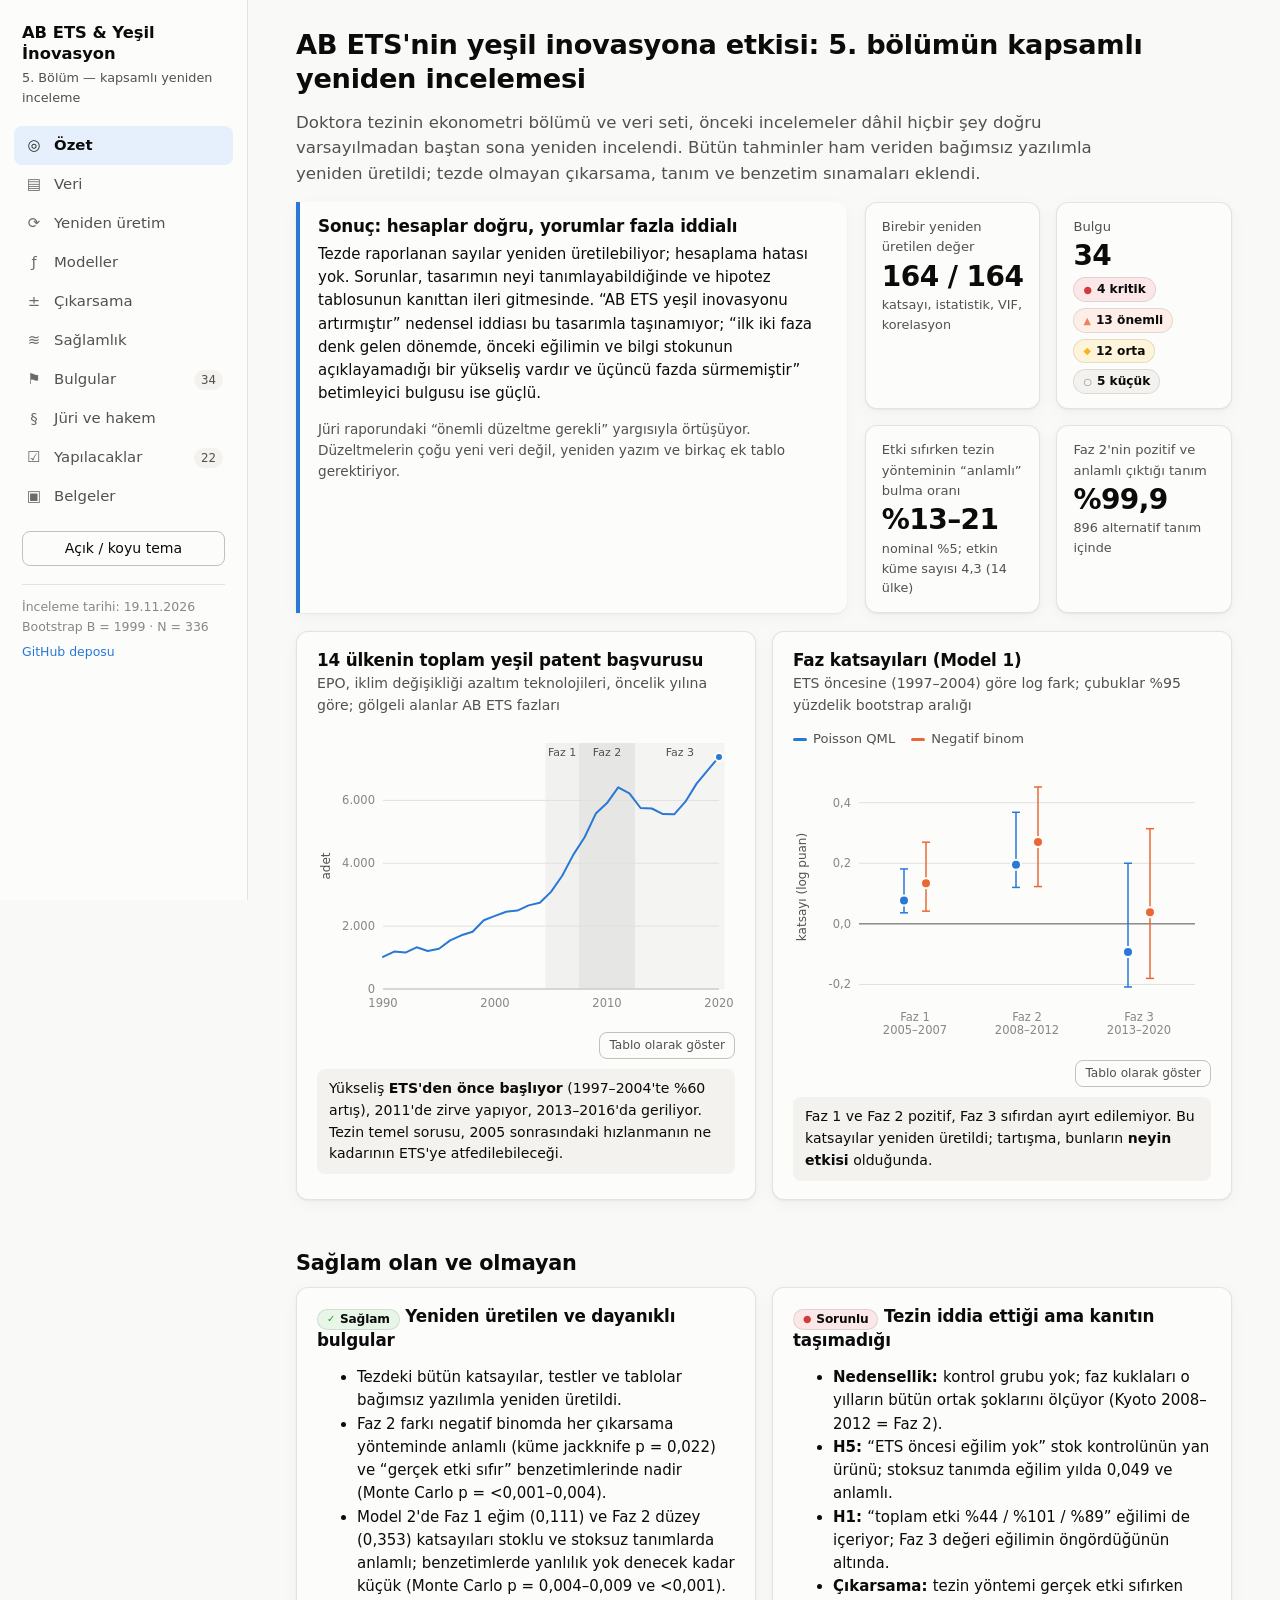
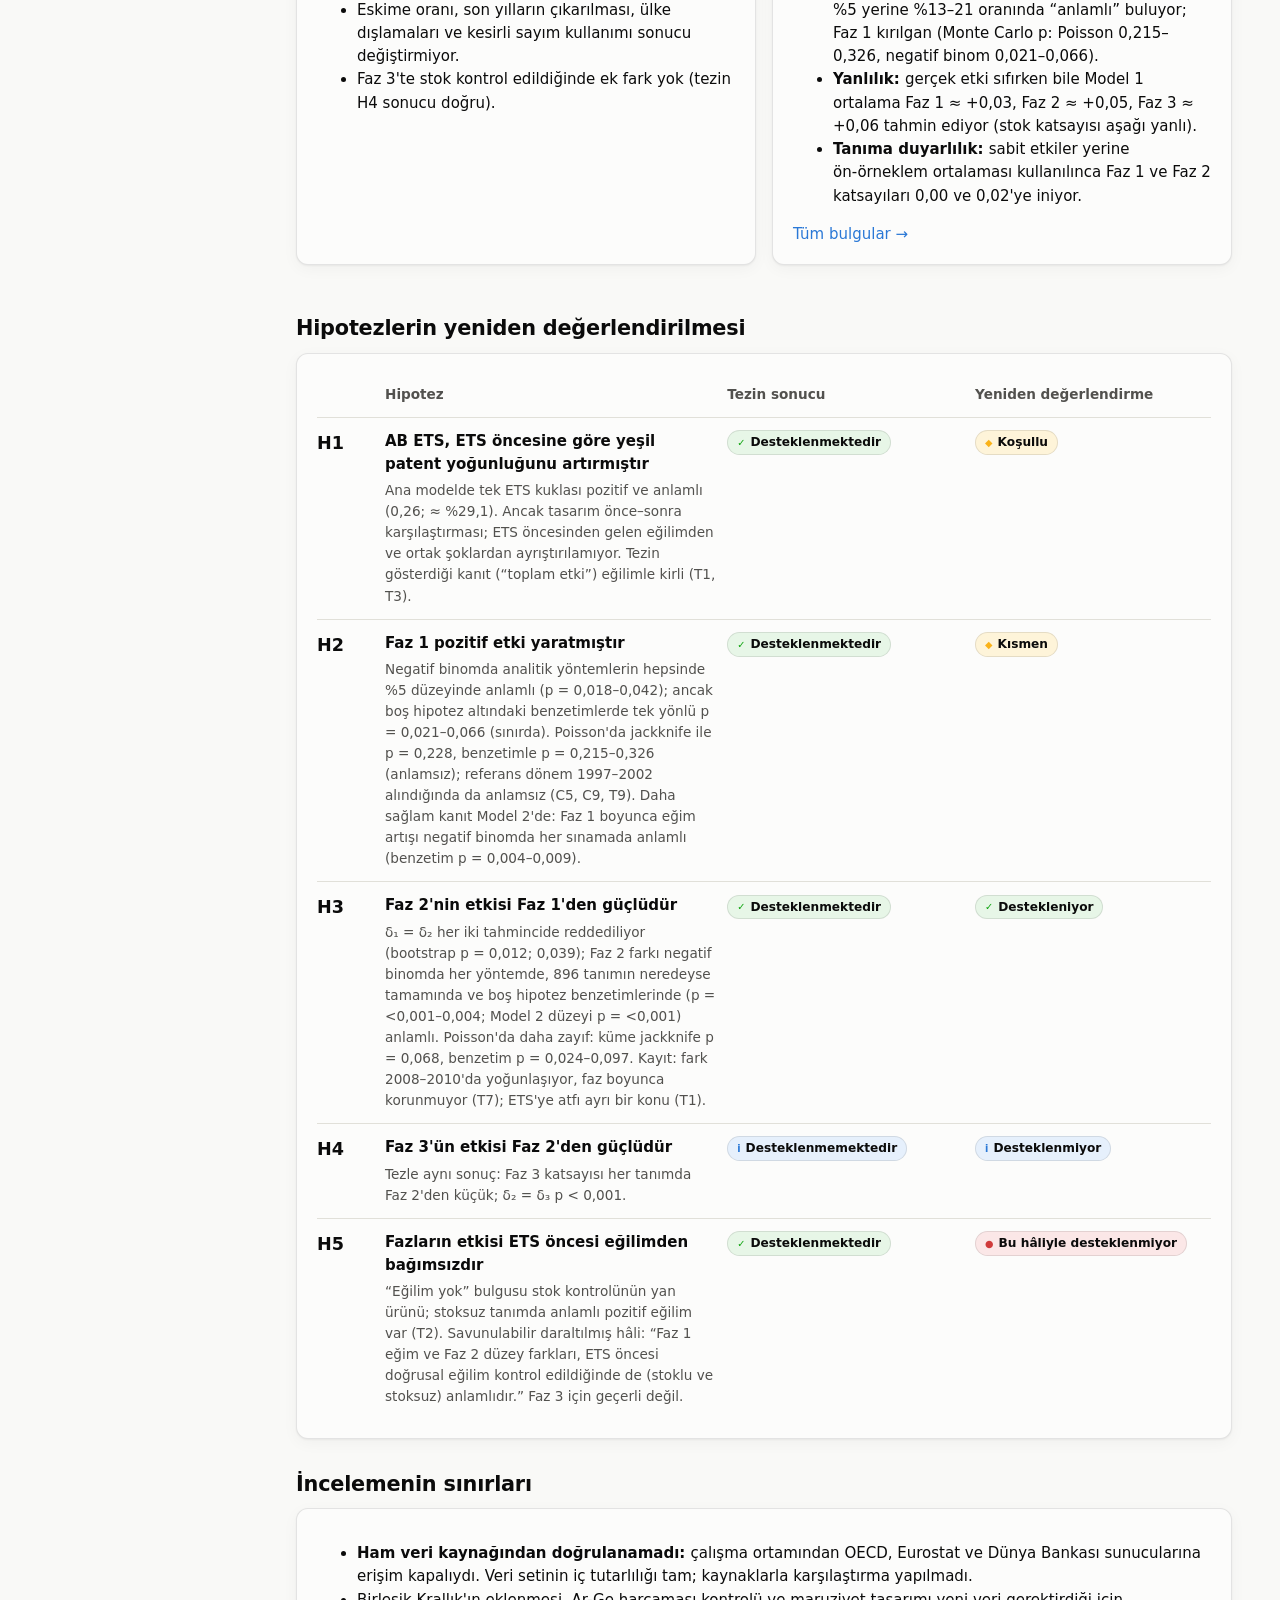
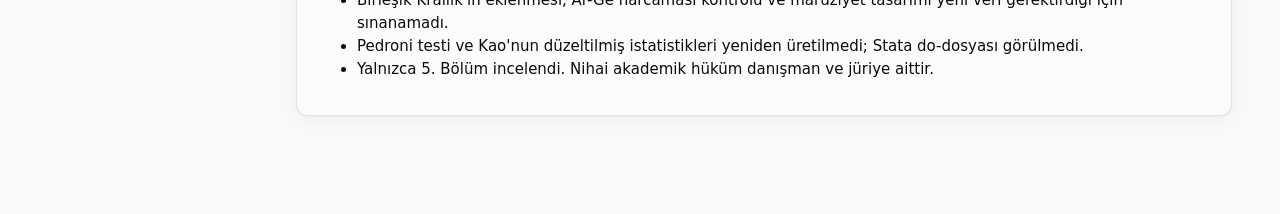
==== docs/index.html @ 63ec67a6 "Kapsamlı yeniden inceleme, belgeler ve etkileşimli GitHub Pages sitesi - analiz/Kapsamli_Yeniden_Inc" ====
<!doctype html>
<html lang="tr">
<head>
<meta charset="utf-8">
<meta name="viewport" content="width=device-width, initial-scale=1">
<meta name="robots" content="noindex, nofollow">
<title>AB ETS ve Yeşil İnovasyon — 5. Bölüm Kapsamlı İnceleme</title>
<meta name="description" content="Doktora tezi 5. bölümünün (AB ETS'nin yeşil inovasyon üzerindeki etkisi) sıfırdan, bağımsız yeniden incelemesi: replikasyon, çıkarsama duyarlılığı, bulgular ve yapılacaklar.">
<link rel="stylesheet" href="assets/style.css">
<script>
  (function () { try { var t = localStorage.getItem("tema"); if (t) document.documentElement.setAttribute("data-theme", t); } catch (e) {} })();
</script>
</head>
<body>
<div class="layout">
  <aside class="side">
    <div class="brand">AB ETS &amp; Yeşil İnovasyon</div>
    <div class="brand-sub">5. Bölüm — kapsamlı yeniden inceleme</div>
    <nav class="nav" id="nav"></nav>
    <button class="themebtn" id="tema" type="button" aria-label="Açık/koyu tema">Açık / koyu tema</button>
    <div class="side-foot" id="foot"></div>
  </aside>
  <main id="main">
    <noscript><p>Bu site etkileşimli içerik için JavaScript gerektirir. Raporun düz metni: <a href="raporlar/Kapsamli_Yeniden_Inceleme.md">Kapsamli_Yeniden_Inceleme.md</a></p></noscript>
    <p id="yukleniyor">Veriler yükleniyor…</p>
  </main>
</div>
<script src="assets/marked.min.js"></script>
<script src="assets/charts.js"></script>
<script src="assets/app.js"></script>
</body>
</html>
---- docs/assets/style.css ----
:root {
  color-scheme: light;
  --page: #f9f9f7; --surface: #fcfcfb; --surface-2: #f3f2ee; --ink: #0b0b0b; --ink-2: #52514e; --muted: #898781;
  --grid: #e1e0d9; --axis: #c3c2b7; --border: rgba(11, 11, 11, .10); --accent: #2a78d6; --accent-soft: #e6f0fc;
  --s1: #2a78d6; --s2: #eb6834; --s3: #1baf7a; --deemph: #b9b8b0;
  --good: #0ca30c; --warning: #fab219; --serious: #ec835a; --critical: #d03b3b;
  --good-bg: #e7f6e7; --warning-bg: #fef4d9; --serious-bg: #fdeee7; --critical-bg: #fbe7e7; --info-bg: #e6f0fc;
  --band1: rgba(11, 11, 11, .045); --band2: rgba(11, 11, 11, .085); --band3: rgba(11, 11, 11, .03);
  --shadow: 0 1px 2px rgba(0, 0, 0, .05), 0 4px 16px rgba(0, 0, 0, .04);
}
@media (prefers-color-scheme: dark) {
  :root:not([data-theme="light"]) {
    color-scheme: dark;
    --page: #0d0d0d; --surface: #1a1a19; --surface-2: #232321; --ink: #f0efec; --ink-2: #c3c2b7; --muted: #898781;
    --grid: #2c2c2a; --axis: #383835; --border: rgba(255, 255, 255, .10); --accent: #3987e5; --accent-soft: #14273f;
    --s1: #3987e5; --s2: #d95926; --s3: #199e70; --deemph: #55544f;
    --good-bg: #10300f; --warning-bg: #3a2c08; --serious-bg: #3b2014; --critical-bg: #3b1515; --info-bg: #14273f;
    --band1: rgba(255, 255, 255, .05); --band2: rgba(255, 255, 255, .09); --band3: rgba(255, 255, 255, .03);
    --shadow: 0 1px 2px rgba(0, 0, 0, .4);
  }
}
:root[data-theme="dark"] {
  color-scheme: dark;
  --page: #0d0d0d; --surface: #1a1a19; --surface-2: #232321; --ink: #f0efec; --ink-2: #c3c2b7; --muted: #898781;
  --grid: #2c2c2a; --axis: #383835; --border: rgba(255, 255, 255, .10); --accent: #3987e5; --accent-soft: #14273f;
  --s1: #3987e5; --s2: #d95926; --s3: #199e70; --deemph: #55544f;
  --good-bg: #10300f; --warning-bg: #3a2c08; --serious-bg: #3b2014; --critical-bg: #3b1515; --info-bg: #14273f;
  --band1: rgba(255, 255, 255, .05); --band2: rgba(255, 255, 255, .09); --band3: rgba(255, 255, 255, .03);
  --shadow: 0 1px 2px rgba(0, 0, 0, .4);
}
* { box-sizing: border-box; }
html { scroll-behavior: smooth; }
body { margin: 0; background: var(--page); color: var(--ink); font: 15px/1.55 system-ui, -apple-system, "Segoe UI", Roboto, sans-serif; -webkit-text-size-adjust: 100%; }
a { color: var(--accent); text-decoration: none; } a:hover { text-decoration: underline; }
h1, h2, h3, h4 { line-height: 1.25; margin: 0 0 .5em; font-weight: 650; letter-spacing: -.01em; }
h1 { font-size: 1.7rem; } h2 { font-size: 1.3rem; margin-top: 1.6em; } h3 { font-size: 1.05rem; } h4 { font-size: .95rem; }
p { margin: 0 0 .9em; } small, .small { font-size: .85rem; color: var(--ink-2); }
code { font: .86em ui-monospace, SFMono-Regular, Menlo, Consolas, monospace; background: var(--surface-2); padding: .1em .35em; border-radius: 4px; }

.layout { display: grid; grid-template-columns: 248px minmax(0, 1fr); min-height: 100vh; }
.side { position: sticky; top: 0; align-self: start; height: 100vh; overflow-y: auto; padding: 22px 14px; border-right: 1px solid var(--border); background: var(--surface); }
.brand { font-weight: 700; font-size: 1.02rem; line-height: 1.3; margin: 0 8px 4px; }
.brand-sub { color: var(--ink-2); font-size: .8rem; margin: 0 8px 18px; }
.nav a { display: flex; align-items: center; gap: 10px; padding: 8px 10px; border-radius: 8px; color: var(--ink-2); font-weight: 500; font-size: .93rem; }
.nav a:hover { background: var(--surface-2); text-decoration: none; color: var(--ink); }
.nav a.on { background: var(--accent-soft); color: var(--ink); font-weight: 650; }
.nav .ic { width: 20px; text-align: center; opacity: .85; }
.nav .cnt { margin-left: auto; font-size: .74rem; background: var(--surface-2); padding: 1px 7px; border-radius: 10px; color: var(--ink-2); }
.side-foot { margin: 18px 8px 0; font-size: .78rem; color: var(--muted); border-top: 1px solid var(--border); padding-top: 12px; }
.themebtn { margin: 14px 8px 0; width: calc(100% - 16px); }
main { padding: 28px clamp(16px, 4vw, 48px) 80px; max-width: 1240px; width: 100%; }
.lede { font-size: 1.04rem; color: var(--ink-2); max-width: 78ch; }
.page { display: none; } .page.on { display: block; animation: fade .18s ease; }
@keyframes fade { from { opacity: 0; transform: translateY(4px); } to { opacity: 1; } }

.card { background: var(--surface); border: 1px solid var(--border); border-radius: 12px; padding: 18px 20px; margin: 0 0 18px; box-shadow: var(--shadow); }
.card > h3:first-child { margin-bottom: 2px; }
.card .sub { color: var(--ink-2); font-size: .88rem; margin-bottom: 12px; }
.grid { display: grid; gap: 16px; } .g2 { grid-template-columns: repeat(2, minmax(0, 1fr)); } .g3 { grid-template-columns: repeat(3, minmax(0, 1fr)); } .g4 { grid-template-columns: repeat(4, minmax(0, 1fr)); }
.tile { background: var(--surface); border: 1px solid var(--border); border-radius: 12px; padding: 14px 16px; box-shadow: var(--shadow); }
.tile .lab { color: var(--ink-2); font-size: .82rem; } .tile .val { font-size: 1.75rem; font-weight: 650; letter-spacing: -.02em; line-height: 1.2; margin: 2px 0; }
.tile .note { font-size: .8rem; color: var(--ink-2); }
.hero { display: grid; grid-template-columns: minmax(0, 1.5fr) minmax(0, 1fr); gap: 18px; align-items: stretch; }
.verdict { border-left: 4px solid var(--accent); padding: 14px 18px; background: var(--surface); border-radius: 0 12px 12px 0; box-shadow: var(--shadow); }
.verdict h3 { margin-bottom: 6px; }

.badge { display: inline-flex; align-items: center; gap: 5px; font-size: .76rem; font-weight: 600; padding: 2px 9px; border-radius: 999px; white-space: nowrap; color: var(--ink); border: 1px solid var(--border); background: var(--surface-2); }
.badge::before { font-size: .8em; }
.b-kritik { background: var(--critical-bg); } .b-kritik::before { content: "●"; color: var(--critical); }
.b-onemli { background: var(--serious-bg); } .b-onemli::before { content: "▲"; color: var(--serious); }
.b-orta { background: var(--warning-bg); } .b-orta::before { content: "◆"; color: var(--warning); }
.b-kucuk { background: var(--surface-2); } .b-kucuk::before { content: "○"; color: var(--muted); }
.b-ok { background: var(--good-bg); } .b-ok::before { content: "✓"; color: var(--good); }
.b-info { background: var(--info-bg); } .b-info::before { content: "i"; color: var(--accent); font-weight: 800; }
.b-geri { background: var(--surface-2); text-decoration: line-through; }
.chips { display: flex; flex-wrap: wrap; gap: 6px; }
.filters { display: flex; flex-wrap: wrap; gap: 10px 16px; align-items: center; margin: 0 0 14px; padding: 10px 14px; background: var(--surface); border: 1px solid var(--border); border-radius: 12px; }
.filters > label { font-size: .82rem; color: var(--ink-2); display: flex; flex-direction: column; gap: 3px; }
.filters .chk { flex-direction: row; color: var(--ink); }
.filters .row { display: flex; gap: 6px; flex-wrap: wrap; align-items: center; }
select, input[type="search"], input[type="text"], button { font: inherit; color: var(--ink); }
select, input[type="search"], input[type="text"] { background: var(--surface); border: 1px solid var(--axis); border-radius: 8px; padding: 6px 10px; min-width: 120px; }
button, .btn { background: var(--surface); border: 1px solid var(--axis); border-radius: 8px; padding: 6px 12px; cursor: pointer; font-size: .88rem; }
button:hover, .btn:hover { background: var(--surface-2); text-decoration: none; }
button.on, .seg button.on { background: var(--accent); border-color: var(--accent); color: #fff; }
.seg { display: inline-flex; } .seg button { border-radius: 0; margin-left: -1px; } .seg button:first-child { border-radius: 8px 0 0 8px; margin-left: 0; } .seg button:last-child { border-radius: 0 8px 8px 0; }
.chk { display: inline-flex; align-items: center; gap: 5px; font-size: .84rem; padding: 3px 9px; border: 1px solid var(--axis); border-radius: 999px; cursor: pointer; user-select: none; background: var(--surface); }
.chk input { margin: 0; accent-color: var(--accent); }

table { border-collapse: collapse; width: 100%; font-size: .88rem; }
th, td { padding: 7px 10px; text-align: left; border-bottom: 1px solid var(--grid); vertical-align: top; }
th { font-weight: 600; color: var(--ink-2); font-size: .8rem; background: var(--surface); position: sticky; top: 0; z-index: 1; }
td.num, th.num { text-align: right; font-variant-numeric: tabular-nums; white-space: nowrap; }
tr:hover td { background: var(--surface-2); }
.tw { overflow-x: auto; max-width: 100%; border: 1px solid var(--border); border-radius: 10px; background: var(--surface); }
.tw.tall { max-height: 520px; overflow-y: auto; }
.ok { color: var(--good); font-weight: 700; } .bad { color: var(--critical); font-weight: 700; } .warn { color: var(--serious); font-weight: 700; }
.pcell { font-variant-numeric: tabular-nums; text-align: right; white-space: nowrap; }
.pcell .pp { display: inline-block; min-width: 54px; padding: 1px 7px; border-radius: 6px; }
.p1 { background: var(--good-bg); } .p5 { background: var(--good-bg); } .p10 { background: var(--warning-bg); } .pn { background: var(--surface-2); color: var(--ink-2); }

svg text { fill: var(--ink-2); font: 11.5px system-ui, sans-serif; }
svg .tick { fill: var(--muted); font-variant-numeric: tabular-nums; } svg .axlab { fill: var(--ink-2); font-size: 12px; } svg .bandlab { fill: var(--ink-2); font-size: 11px; }
svg .grid { stroke: var(--grid); stroke-width: 1; } svg .axis, svg .axis0 { stroke: var(--axis); stroke-width: 1; } svg .axis0 { stroke: var(--ink-2); }
svg .band.b1 { fill: var(--band1); } svg .band.b2 { fill: var(--band2); } svg .band.b3 { fill: var(--band3); }
svg .ln { stroke-width: 2; stroke-linejoin: round; stroke-linecap: round; } svg .ln.thin { stroke-width: 1.25; opacity: .8; }
svg .c1 { stroke: var(--s1); } svg .c2 { stroke: var(--s2); } svg .c3 { stroke: var(--s3); } svg .cg { stroke: var(--deemph); }
svg .dot { stroke: var(--surface); stroke-width: 2; } svg .dot.nr { stroke: none; }
svg .dot.c1, svg .bar.c1 { fill: var(--s1); } svg .dot.c2, svg .bar.c2 { fill: var(--s2); } svg .dot.c3, svg .bar.c3 { fill: var(--s3); } svg .dot.cg, svg .bar.cg { fill: var(--deemph); }
svg .dot.hollow { fill: var(--surface); stroke-width: 2; } svg .dot.hollow.c1 { stroke: var(--s1); } svg .dot.hollow.c2 { stroke: var(--s2); }
svg .dot.faint { opacity: .35; }
svg .whisk { stroke-width: 1.5; } svg .specw { stroke-width: 1; opacity: .28; } svg .conn { stroke: var(--axis); stroke-width: 2; }
svg .cross { stroke: var(--ink-2); stroke-width: 1; } svg .marker { stroke: var(--ink); stroke-width: 1.5; }
svg .mark:hover .dot, svg .mark:focus .dot { filter: brightness(1.15); } svg .mark:hover .bar { filter: brightness(1.12); } svg .mark { outline: none; }
.tip { position: fixed; display: none; z-index: 50; pointer-events: none; background: var(--surface); border: 1px solid var(--border); box-shadow: 0 6px 24px rgba(0, 0, 0, .18); border-radius: 8px; padding: 8px 10px; font-size: .8rem; max-width: 330px; }
.tip-h { font-weight: 650; margin-bottom: 4px; } .tip-r { display: flex; gap: 6px; align-items: baseline; color: var(--ink-2); } .tip-r strong { color: var(--ink); font-variant-numeric: tabular-nums; }
.tip-k { display: inline-block; width: 12px; height: 0; border-top: 3px solid; align-self: center; border-radius: 2px; }
.tip-k.c1, .key.c1 { border-color: var(--s1); } .tip-k.c2, .key.c2 { border-color: var(--s2); } .tip-k.c3, .key.c3 { border-color: var(--s3); } .tip-k.cg, .key.cg { border-color: var(--deemph); }
.legend { display: flex; flex-wrap: wrap; gap: 6px 16px; font-size: .82rem; color: var(--ink-2); margin: 2px 0 8px; }
.legend span { display: inline-flex; align-items: center; gap: 6px; } .key { display: inline-block; width: 14px; height: 0; border-top: 3px solid; border-radius: 2px; }
.chart-tools { display: flex; justify-content: flex-end; gap: 6px; margin-top: 6px; } .chart-tools button { font-size: .76rem; padding: 3px 9px; color: var(--ink-2); }
.takeaway { background: var(--surface-2); border-radius: 8px; padding: 9px 12px; font-size: .88rem; margin-top: 10px; }
.takeaway b { color: var(--ink); }

.finding { border: 1px solid var(--border); border-radius: 12px; background: var(--surface); margin-bottom: 10px; box-shadow: var(--shadow); }
.finding summary { list-style: none; cursor: pointer; padding: 12px 16px; display: grid; grid-template-columns: auto minmax(0, 1fr) auto; gap: 12px; align-items: center; }
.finding summary::-webkit-details-marker { display: none; }
.finding summary .ttl { font-weight: 600; } .finding summary .id { font: .78rem ui-monospace, monospace; color: var(--muted); }
.finding[open] summary { border-bottom: 1px solid var(--grid); }
.finding .body { padding: 12px 16px 14px; } .finding .body h4 { margin: 10px 0 3px; color: var(--ink-2); font-size: .8rem; text-transform: uppercase; letter-spacing: .04em; }
.finding .meta { display: flex; flex-wrap: wrap; gap: 6px; }
.hyp { display: grid; grid-template-columns: 56px minmax(0, 1.4fr) minmax(0, 1fr) minmax(0, 1fr); gap: 12px; padding: 12px 0; border-bottom: 1px solid var(--grid); align-items: start; }
.hyp:last-child { border-bottom: 0; } .hyp .hid { font-weight: 700; font-size: 1.1rem; }
.todo { display: flex; gap: 10px; align-items: flex-start; padding: 9px 0; border-bottom: 1px solid var(--grid); } .todo input { margin-top: 4px; width: 17px; height: 17px; accent-color: var(--accent); }
.todo.done .tt { text-decoration: line-through; color: var(--muted); }
.progress { height: 8px; background: var(--surface-2); border-radius: 999px; overflow: hidden; margin: 8px 0 14px; } .progress > div { height: 100%; background: var(--accent); border-radius: 999px; transition: width .2s; }
.md { max-width: 90ch; } .md table { margin: 12px 0; } .md h1 { font-size: 1.5rem; } .md h2 { border-top: 1px solid var(--grid); padding-top: 1em; } .md blockquote { border-left: 3px solid var(--axis); margin: 0 0 1em; padding: 2px 14px; color: var(--ink-2); }
.md pre { background: var(--surface-2); padding: 12px; border-radius: 8px; overflow-x: auto; }
.qa { border-left: 3px solid var(--accent); padding: 2px 0 2px 16px; margin-bottom: 18px; } .qa .q { font-weight: 650; margin-bottom: 6px; }
.menu-btn { display: none; }
@media (max-width: 920px) {
  .layout { grid-template-columns: minmax(0, 1fr); }
  .side { position: sticky; height: auto; z-index: 20; padding: 10px 12px; border-right: 0; border-bottom: 1px solid var(--border); }
  .brand-sub, .side-foot { display: none; } .brand { margin-bottom: 8px; }
  .nav { display: flex; overflow-x: auto; gap: 4px; padding-bottom: 4px; } .nav a { white-space: nowrap; padding: 6px 10px; } .nav .cnt { display: none; }
  .themebtn { position: absolute; top: 8px; right: 12px; width: auto; margin: 0; }
  .g2, .g3, .g4, .hero { grid-template-columns: 1fr; } .g4 { grid-template-columns: repeat(2, minmax(0, 1fr)); }
  .hyp { grid-template-columns: 40px minmax(0, 1fr); } .hyp > div:nth-child(n+3) { grid-column: 2; }
  main { padding: 18px 14px 60px; }
}
.card, .tile, .grid > *, .hero > *, .filters > label { min-width: 0; }
.filters > label { max-width: 100%; } select { max-width: 100%; } .seg { flex-wrap: wrap; row-gap: 4px; } .chart { min-width: 0; overflow: hidden; }
main { min-width: 0; } .md { overflow-wrap: anywhere; } .side { min-width: 0; }
@media print { .side, .filters, .chart-tools { display: none; } .layout { display: block; } .page { display: block !important; } }
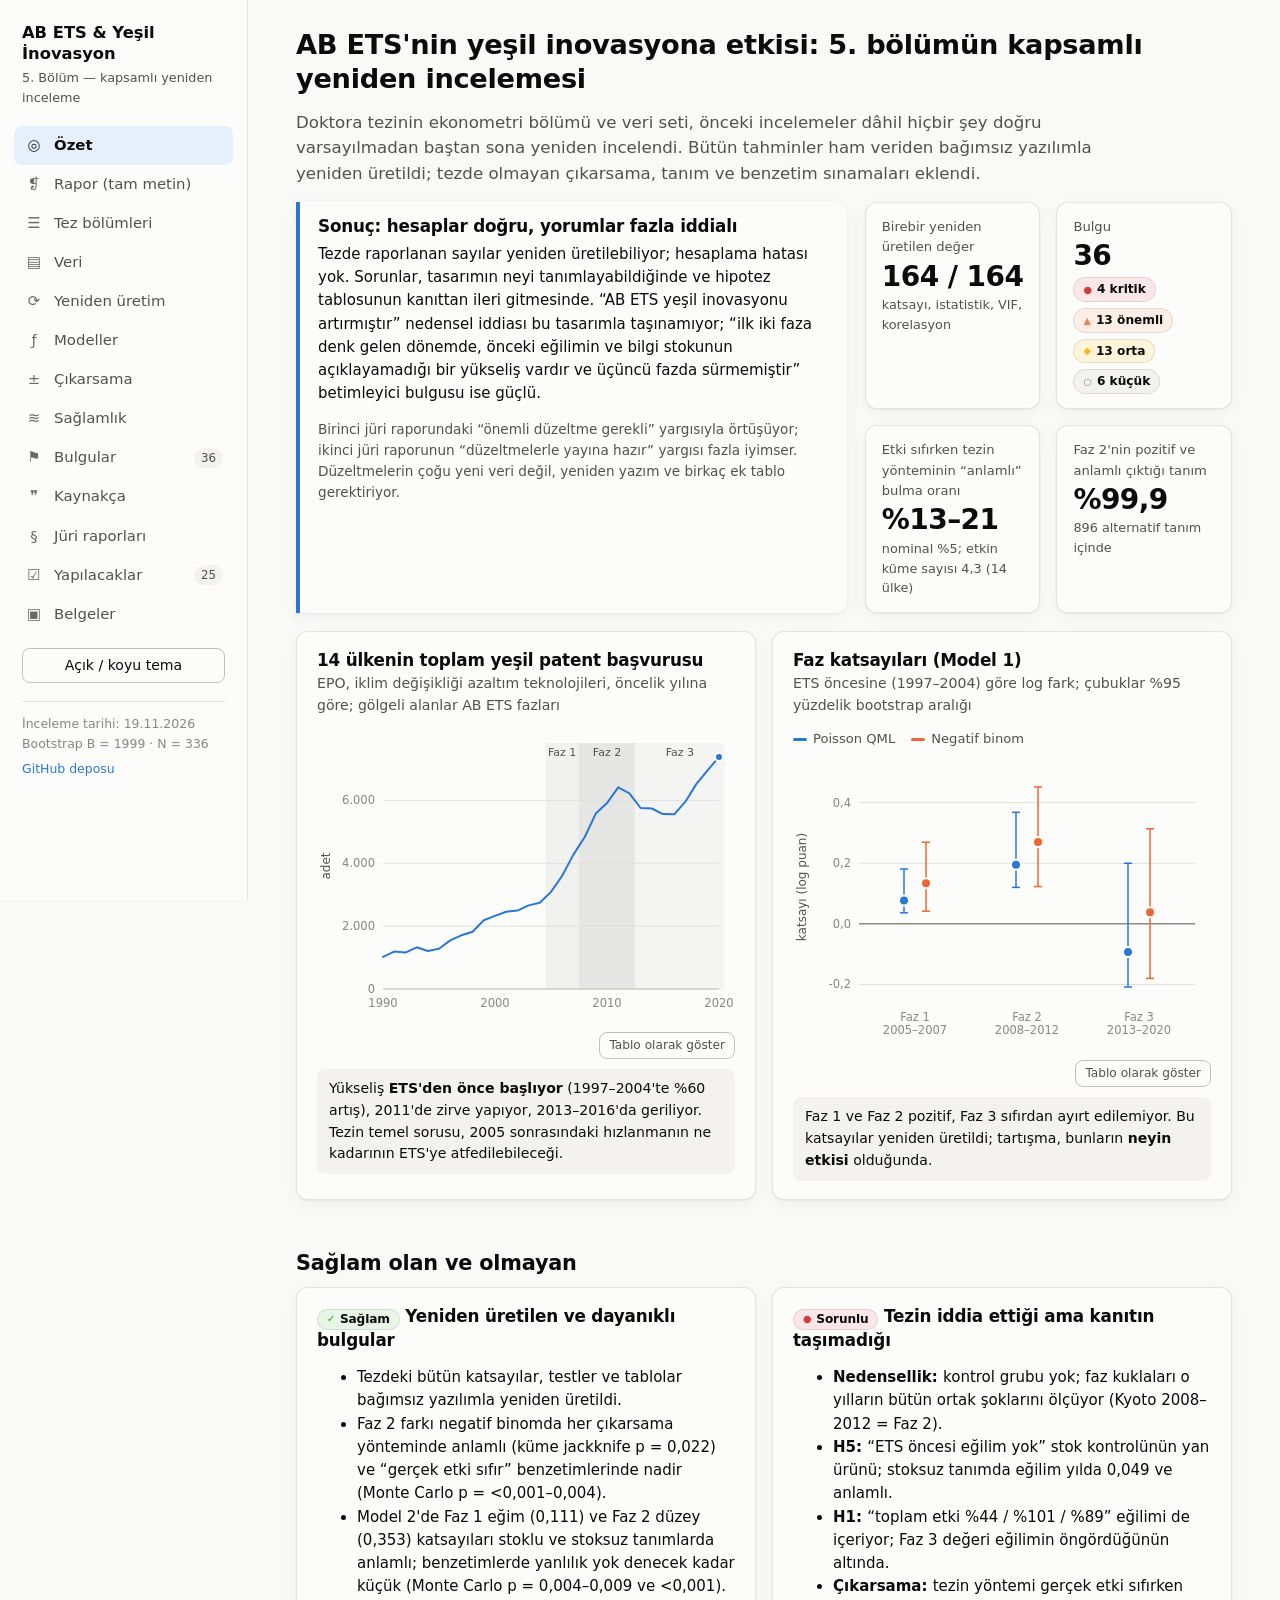
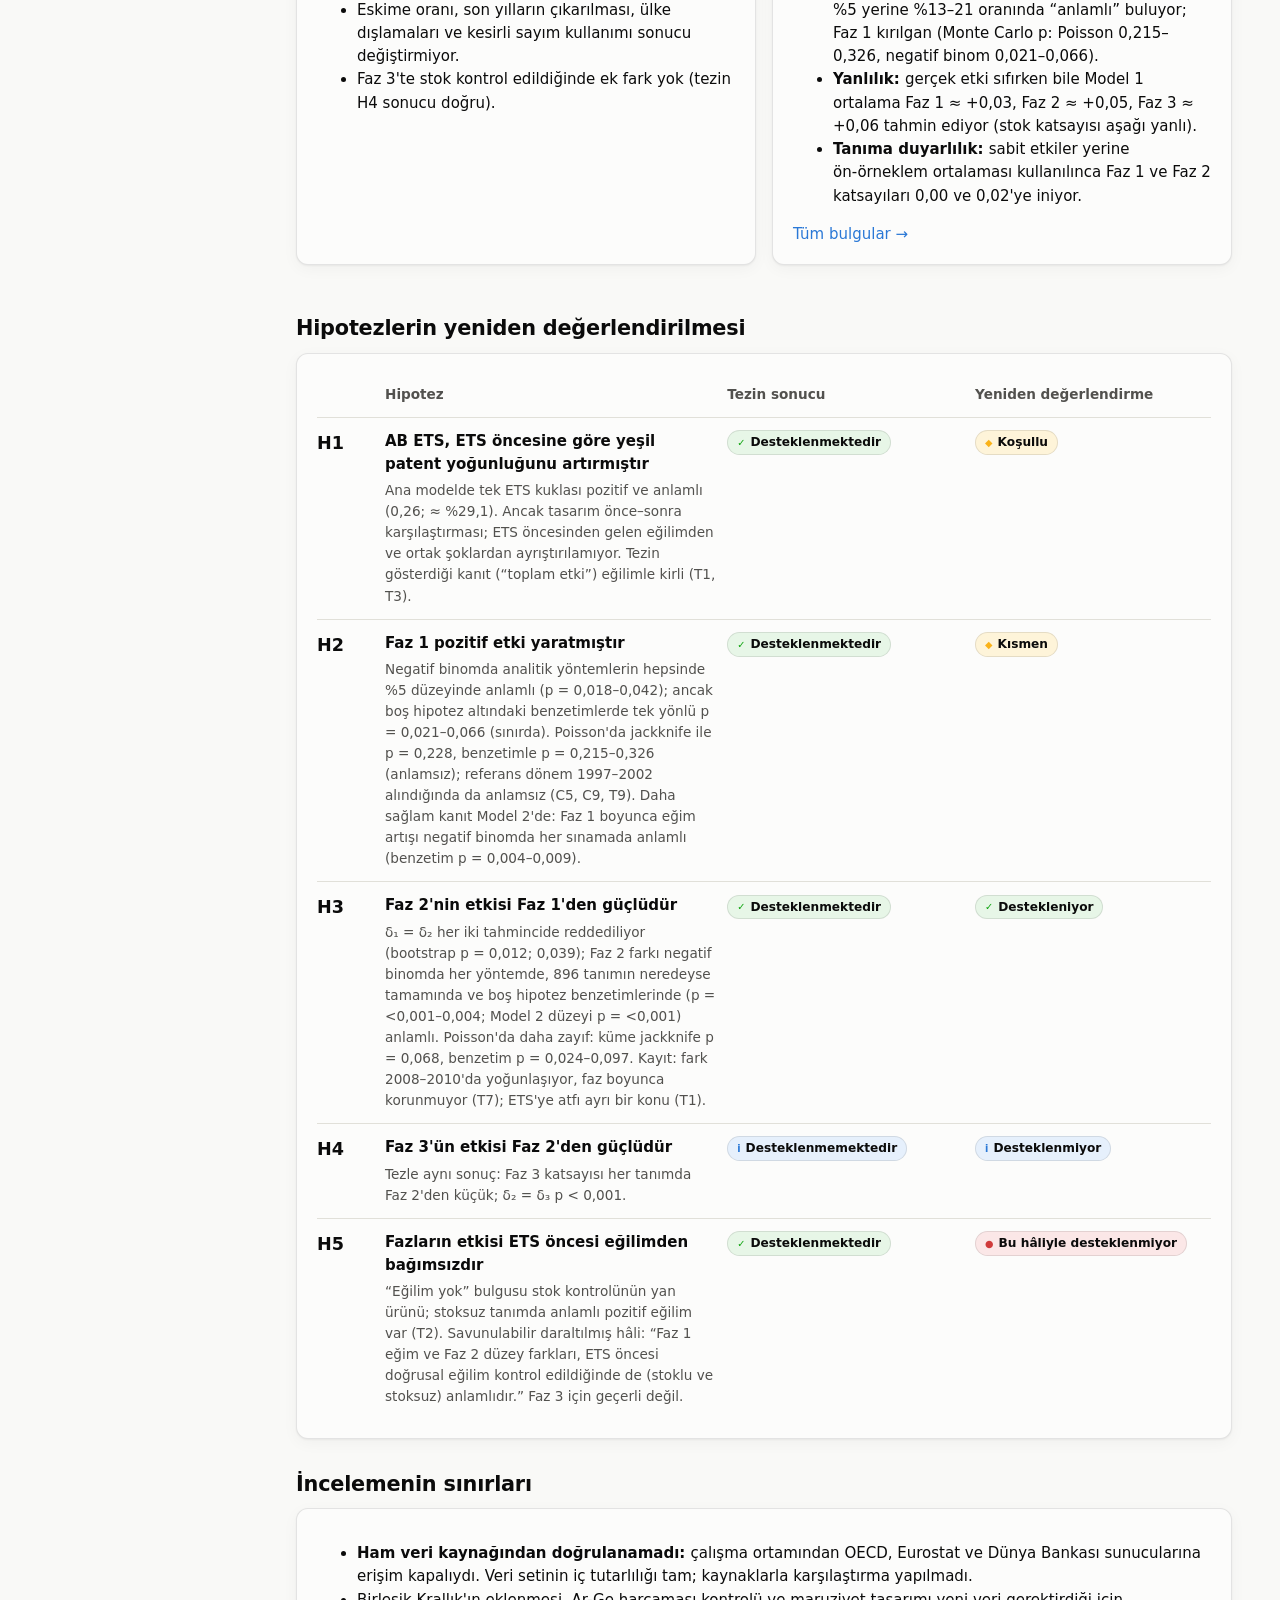
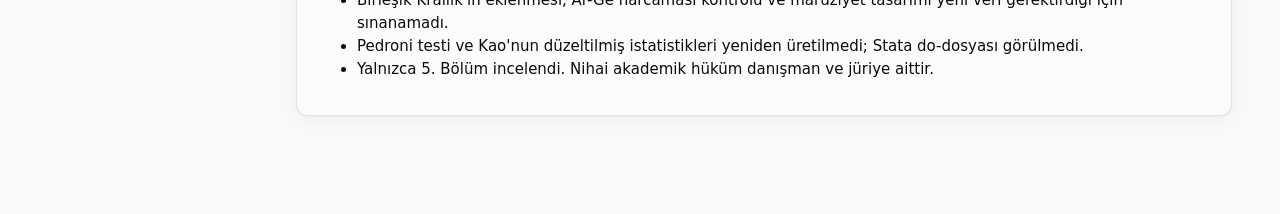
==== commit 733e100b: "Bulgulara sade anlatım ve adım adım düzeltme ekle - analiz/py/sade.py: 36 bulgunun teknik olmayan ok" ====
--- a/docs/index.html
+++ b/docs/index.html
@@ -8,7 +8,7 @@
 <meta name="description" content="Doktora tezi 5. bölümünün (AB ETS'nin yeşil inovasyon üzerindeki etkisi) sıfırdan, bağımsız yeniden incelemesi: replikasyon, çıkarsama duyarlılığı, bulgular ve yapılacaklar.">
 <link rel="stylesheet" href="assets/style.css">
 <script>
-  (function () { try { var t = localStorage.getItem("tema"); if (t) document.documentElement.setAttribute("data-theme", t); } catch (e) {} })();
+  (function () { try { var t = localStorage.getItem("tema"); if (t) document.documentElement.setAttribute("data-theme", t); document.documentElement.setAttribute("data-anlatim", localStorage.getItem("anlatim") === "teknik" ? "teknik" : "sade"); } catch (e) { document.documentElement.setAttribute("data-anlatim", "sade"); } })();
 </script>
 </head>
 <body>
--- a/docs/assets/style.css
+++ b/docs/assets/style.css
@@ -129,6 +129,17 @@
 .finding[open] summary { border-bottom: 1px solid var(--grid); }
 .finding .body { padding: 12px 16px 14px; } .finding .body h4 { margin: 10px 0 3px; color: var(--ink-2); font-size: .8rem; text-transform: uppercase; letter-spacing: .04em; }
 .finding .meta { display: flex; flex-wrap: wrap; gap: 6px; }
+:root[data-anlatim="sade"] .v-teknik, :root[data-anlatim="teknik"] .v-sade { display: none; }
+.anlbar { display: flex; flex-wrap: wrap; gap: 8px 12px; align-items: center; margin: 0 0 12px; }
+.finding .body ol.adim { margin: 4px 0 0; padding-left: 1.4em; } .finding .body ol.adim li { margin-bottom: 7px; } .finding .body ol.adim li::marker { color: var(--accent); font-weight: 700; }
+.ornek { margin-top: 14px; padding: 4px 14px 12px; border-left: 3px solid var(--accent); background: var(--accent-soft); border-radius: 0 10px 10px 0; }
+.ornek p { margin: 0 0 8px; font-family: Georgia, "Times New Roman", serif; font-size: .96rem; line-height: 1.55; }
+.kopya { font-size: .78rem; padding: 3px 10px; }
+.sozluk { margin: 0 0 14px; border: 1px solid var(--border); border-radius: 12px; background: var(--surface); }
+.sozluk summary { cursor: pointer; padding: 10px 14px; font-weight: 600; font-size: .9rem; }
+.sozluk dl { margin: 0; padding: 2px 16px 12px; display: grid; grid-template-columns: minmax(0, 15em) minmax(0, 1fr); gap: 6px 16px; font-size: .9rem; }
+.sozluk dt { font-weight: 600; } .sozluk dd { margin: 0; color: var(--ink-2); }
+@media (max-width: 640px) { .sozluk dl { grid-template-columns: minmax(0, 1fr); gap: 2px; } .sozluk dd { margin-bottom: 8px; } }
 .hyp { display: grid; grid-template-columns: 56px minmax(0, 1.4fr) minmax(0, 1fr) minmax(0, 1fr); gap: 12px; padding: 12px 0; border-bottom: 1px solid var(--grid); align-items: start; }
 .hyp:last-child { border-bottom: 0; } .hyp .hid { font-weight: 700; font-size: 1.1rem; }
 .todo { display: flex; gap: 10px; align-items: flex-start; padding: 9px 0; border-bottom: 1px solid var(--grid); } .todo input { margin-top: 4px; width: 17px; height: 17px; accent-color: var(--accent); }
